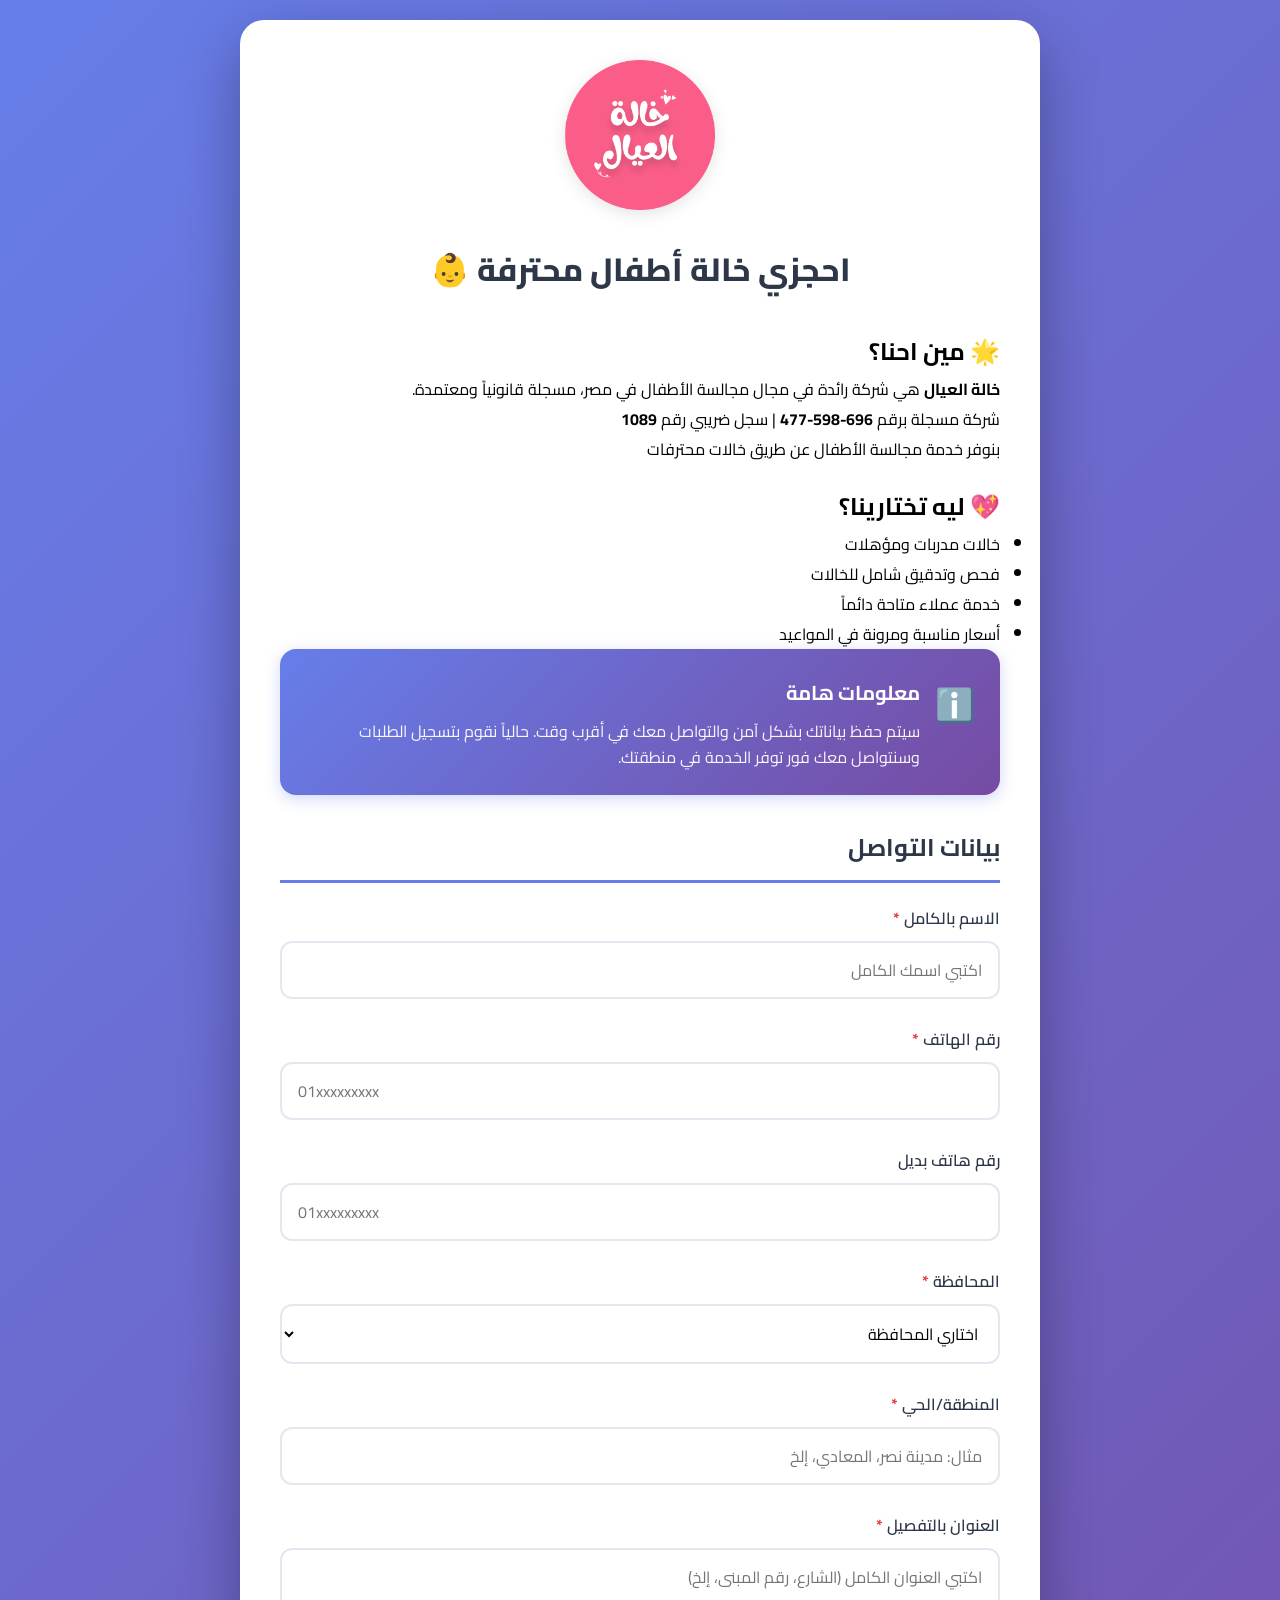
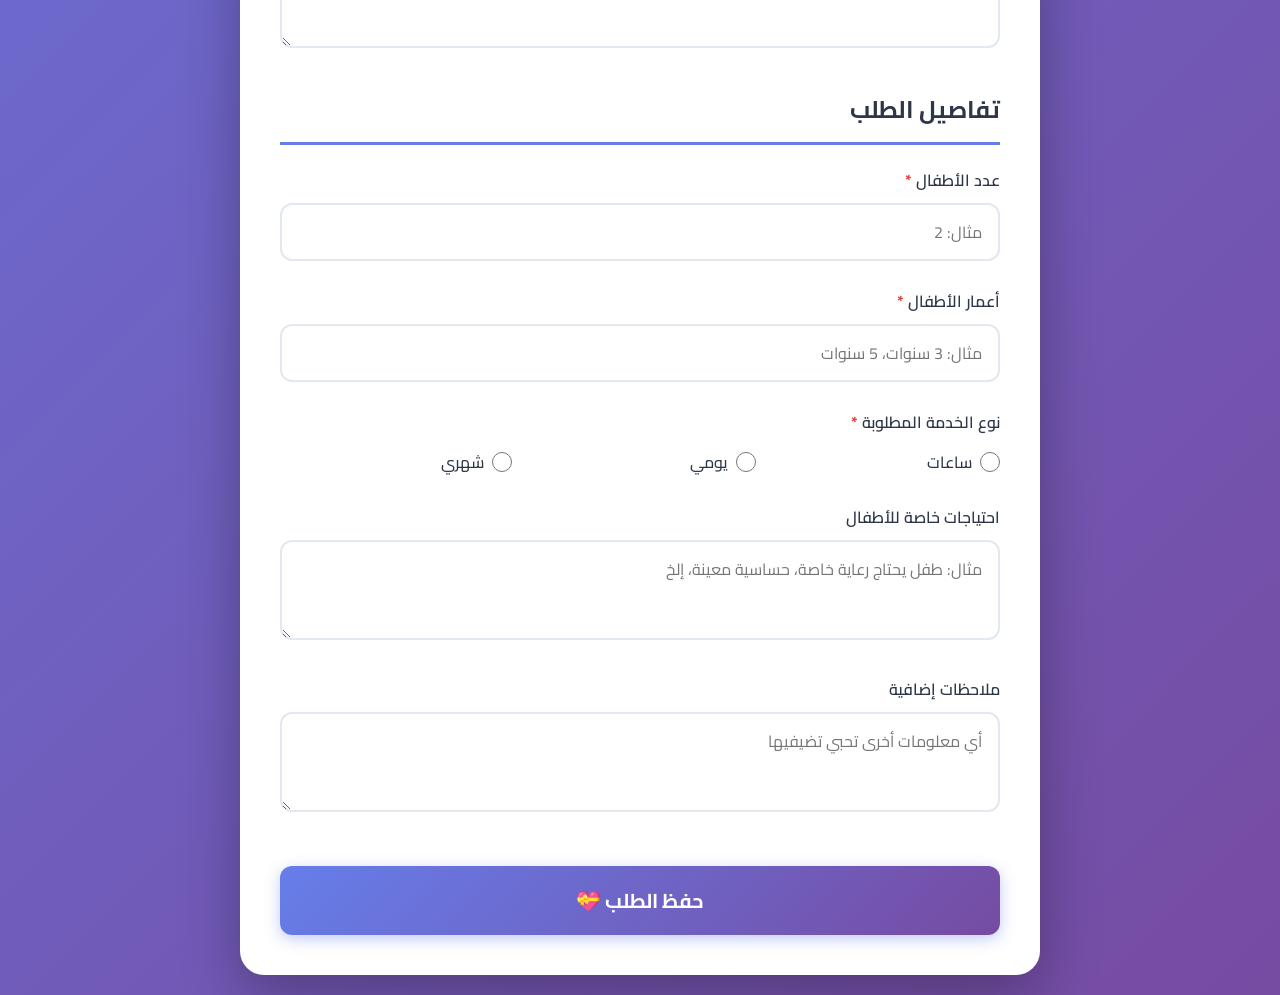
==== customer-form.html @ fb3114cd "Add files via upload" ====
<!DOCTYPE html>
<html lang="ar" dir="rtl">

<head>
    <meta charset="UTF-8">
    <meta name="viewport" content="width=device-width, initial-scale=1.0">
    <title>طلب خالة أطفال - خالة العيال</title>
    <link rel="stylesheet" href="customer-style.css">
</head>

<body>
    <div class="container">
        <div class="header">
            <div class="logo">
                <img src="logo.png" alt="خالة العيال">
            </div>
            <h1>احجزي خالة أطفال محترفة 👶</h1>
        </div>

        <div class="intro">
            <h2>🌟 مين احنا؟</h2>
            <p><strong>خالة العيال</strong> هي شركة رائدة في مجال مجالسة الأطفال في مصر، مسجلة قانونياً ومعتمدة.</p>
            <p>شركة مسجلة برقم <strong>696-598-477</strong> | سجل ضريبي رقم <strong>1089</strong></p>
            <p>بنوفر خدمة مجالسة الأطفال عن طريق خالات محترفات</p>

            <h2 style="margin-top: 20px;">💖 ليه تختارينا؟</h2>
            <ul>
                <li>خالات مدربات ومؤهلات</li>
                <li>فحص وتدقيق شامل للخالات</li>
                <li>خدمة عملاء متاحة دائماً</li>
                <li>أسعار مناسبة ومرونة في المواعيد</li>
            </ul>
        </div>

        <div class="info-box">
            <div class="info-icon">ℹ️</div>
            <div class="info-content">
                <h3>معلومات هامة</h3>
                <p>سيتم حفظ بياناتك بشكل آمن والتواصل معك في أقرب وقت. حالياً نقوم بتسجيل الطلبات وسنتواصل معك فور توفر
                    الخدمة في منطقتك.</p>
            </div>
        </div>

        <form id="customerForm" class="form-section">
            <h2>بيانات التواصل</h2>

            <div class="form-group">
                <label>الاسم بالكامل <span class="required">*</span></label>
                <input type="text" name="name" required placeholder="اكتبي اسمك الكامل">
            </div>

            <div class="form-group">
                <label>رقم الهاتف <span class="required">*</span></label>
                <input type="tel" name="phone" required placeholder="01xxxxxxxxx" pattern="^01[0-9]{9}$"
                    title="أدخلي رقم مصري صحيح (01xxxxxxxxx)">
            </div>

            <div class="form-group">
                <label>رقم هاتف بديل</label>
                <input type="tel" name="alternativePhone" placeholder="01xxxxxxxxx" pattern="^01[0-9]{9}$">
            </div>

            <div class="form-group">
                <label>المحافظة <span class="required">*</span></label>
                <select name="governorate" required>
                    <option value="">اختاري المحافظة</option>
                    <option value="القاهرة">القاهرة</option>
                    <option value="الجيزة">الجيزة</option>
                    <option value="القليوبية">القليوبية</option>
                    <option value="الإسكندرية">الإسكندرية</option>
                    <option value="الشرقية">الشرقية</option>
                    <option value="الدقهلية">الدقهلية</option>
                    <option value="البحيرة">البحيرة</option>
                    <option value="المنوفية">المنوفية</option>
                    <option value="الغربية">الغربية</option>
                    <option value="كفر الشيخ">كفر الشيخ</option>
                    <option value="دمياط">دمياط</option>
                    <option value="بورسعيد">بورسعيد</option>
                    <option value="الإسماعيلية">الإسماعيلية</option>
                    <option value="السويس">السويس</option>
                    <option value="الفيوم">الفيوم</option>
                    <option value="بني سويف">بني سويف</option>
                    <option value="المنيا">المنيا</option>
                    <option value="أسيوط">أسيوط</option>
                    <option value="سوهاج">سوهاج</option>
                    <option value="قنا">قنا</option>
                    <option value="الأقصر">الأقصر</option>
                    <option value="أسوان">أسوان</option>
                    <option value="البحر الأحمر">البحر الأحمر</option>
                    <option value="الوادي الجديد">الوادي الجديد</option>
                    <option value="مطروح">مطروح</option>
                    <option value="شمال سيناء">شمال سيناء</option>
                    <option value="جنوب سيناء">جنوب سيناء</option>
                </select>
            </div>

            <div class="form-group">
                <label>المنطقة/الحي <span class="required">*</span></label>
                <input type="text" name="area" required placeholder="مثال: مدينة نصر، المعادي، إلخ">
            </div>

            <div class="form-group">
                <label>العنوان بالتفصيل <span class="required">*</span></label>
                <textarea name="address" required
                    placeholder="اكتبي العنوان الكامل (الشارع، رقم المبنى، إلخ)"></textarea>
            </div>

            <h2 style="margin-top: 30px;">تفاصيل الطلب</h2>

            <div class="form-group">
                <label>عدد الأطفال <span class="required">*</span></label>
                <input type="number" name="numberOfChildren" required min="1" max="10" placeholder="مثال: 2">
            </div>

            <div class="form-group">
                <label>أعمار الأطفال <span class="required">*</span></label>
                <input type="text" name="childrenAges" required placeholder="مثال: 3 سنوات، 5 سنوات">
            </div>

            <div class="form-group">
                <label>نوع الخدمة المطلوبة <span class="required">*</span></label>
                <div class="radio-group">
                    <div class="radio-item">
                        <input type="radio" id="hourly" name="serviceType" value="ساعات" required>
                        <label for="hourly">ساعات</label>
                    </div>
                    <div class="radio-item">
                        <input type="radio" id="daily" name="serviceType" value="يومي" required>
                        <label for="daily">يومي</label>
                    </div>
                    <div class="radio-item">
                        <input type="radio" id="monthly" name="serviceType" value="شهري" required>
                        <label for="monthly">شهري</label>
                    </div>
                </div>
            </div>

            <div class="form-group">
                <label>احتياجات خاصة للأطفال</label>
                <textarea name="specialNeeds" placeholder="مثال: طفل يحتاج رعاية خاصة، حساسية معينة، إلخ"></textarea>
            </div>

            <div class="form-group">
                <label>ملاحظات إضافية</label>
                <textarea name="notes" placeholder="أي معلومات أخرى تحبي تضيفيها"></textarea>
            </div>

            <button type="submit" class="submit-btn">حفظ الطلب 💝</button>
        </form>

        <div class="success-message" id="successMessage">
            <h2>🎉 تم حفظ طلبك بنجاح!</h2>
            <p>شكراً ليكي، تم حفظ بياناتك وهنتواصل معاكي في أقرب وقت 💕</p>
            <button onclick="window.location.href='home.html'" class="back-btn">العودة للرئيسية</button>
        </div>
    </div>

    <script src="customer-script.js"></script>
</body>

</html>
---- customer-style.css ----
@import url('https://fonts.googleapis.com/css2?family=Cairo:wght@400;600;700;800&display=swap');

* {
    margin: 0;
    padding: 0;
    box-sizing: border-box;
}

body {
    font-family: 'Cairo', sans-serif;
    background: linear-gradient(135deg, #667eea 0%, #764ba2 100%);
    min-height: 100vh;
    padding: 20px;
}

.container {
    max-width: 800px;
    margin: 0 auto;
    background: white;
    border-radius: 24px;
    padding: 40px;
    box-shadow: 0 20px 60px rgba(0, 0, 0, 0.3);
    animation: fadeIn 0.6s ease-out;
}

@keyframes fadeIn {
    from {
        opacity: 0;
        transform: translateY(20px);
    }

    to {
        opacity: 1;
        transform: translateY(0);
    }
}

.header {
    text-align: center;
    margin-bottom: 30px;
}

.logo {
    margin-bottom: 20px;
}

.logo img {
    max-width: 150px;
    height: auto;
    filter: drop-shadow(0 4px 8px rgba(0, 0, 0, 0.1));
}

.header h1 {
    color: #2d3748;
    font-size: 32px;
    font-weight: 800;
    margin-bottom: 10px;
}

.info-box {
    background: linear-gradient(135deg, #667eea 0%, #764ba2 100%);
    border-radius: 16px;
    padding: 25px;
    margin-bottom: 30px;
    display: flex;
    gap: 15px;
    align-items: flex-start;
    box-shadow: 0 4px 15px rgba(102, 126, 234, 0.3);
    animation: slideIn 0.6s ease-out 0.2s both;
}

@keyframes slideIn {
    from {
        opacity: 0;
        transform: translateX(20px);
    }

    to {
        opacity: 1;
        transform: translateX(0);
    }
}

.info-icon {
    font-size: 32px;
    flex-shrink: 0;
}

.info-content h3 {
    color: white;
    font-size: 20px;
    font-weight: 700;
    margin-bottom: 8px;
}

.info-content p {
    color: rgba(255, 255, 255, 0.95);
    font-size: 16px;
    line-height: 1.6;
}

.form-section {
    animation: fadeIn 0.6s ease-out 0.3s both;
}

.form-section h2 {
    color: #2d3748;
    font-size: 24px;
    font-weight: 700;
    margin-bottom: 20px;
    padding-bottom: 10px;
    border-bottom: 3px solid #667eea;
}

.form-group {
    margin-bottom: 25px;
}

.form-group label {
    display: block;
    color: #2d3748;
    font-weight: 600;
    margin-bottom: 8px;
    font-size: 16px;
}

.required {
    color: #e53e3e;
    font-weight: bold;
}

.form-group input[type="text"],
.form-group input[type="tel"],
.form-group input[type="number"],
.form-group input[type="date"],
.form-group select,
.form-group textarea {
    width: 100%;
    padding: 12px 16px;
    border: 2px solid #e2e8f0;
    border-radius: 12px;
    font-size: 16px;
    font-family: 'Cairo', sans-serif;
    transition: all 0.3s ease;
    background: white;
}

.form-group input:focus,
.form-group select:focus,
.form-group textarea:focus {
    outline: none;
    border-color: #667eea;
    box-shadow: 0 0 0 3px rgba(102, 126, 234, 0.1);
}

.form-group textarea {
    min-height: 100px;
    resize: vertical;
}

.radio-group,
.checkbox-group {
    display: grid;
    grid-template-columns: repeat(auto-fit, minmax(200px, 1fr));
    gap: 12px;
    margin-top: 10px;
}

.radio-item,
.checkbox-item {
    display: flex;
    align-items: center;
    gap: 8px;
}

.radio-item input[type="radio"],
.checkbox-item input[type="checkbox"] {
    width: 20px;
    height: 20px;
    cursor: pointer;
    accent-color: #667eea;
}

.radio-item label,
.checkbox-item label {
    margin: 0;
    cursor: pointer;
    font-weight: 500;
}

.submit-btn {
    width: 100%;
    background: linear-gradient(135deg, #667eea 0%, #764ba2 100%);
    color: white;
    border: none;
    padding: 16px 32px;
    font-size: 20px;
    font-weight: 700;
    border-radius: 12px;
    cursor: pointer;
    transition: all 0.3s ease;
    font-family: 'Cairo', sans-serif;
    margin-top: 20px;
    box-shadow: 0 4px 15px rgba(102, 126, 234, 0.4);
}

.submit-btn:hover {
    transform: translateY(-2px);
    box-shadow: 0 6px 20px rgba(102, 126, 234, 0.5);
}

.submit-btn:active {
    transform: translateY(0);
}

.success-message {
    display: none;
    text-align: center;
    padding: 40px;
    background: linear-gradient(135deg, #48bb78 0%, #38a169 100%);
    border-radius: 16px;
    color: white;
    animation: bounceIn 0.6s ease-out;
}

@keyframes bounceIn {
    0% {
        opacity: 0;
        transform: scale(0.3);
    }

    50% {
        transform: scale(1.05);
    }

    100% {
        opacity: 1;
        transform: scale(1);
    }
}

.success-message h2 {
    font-size: 32px;
    margin-bottom: 15px;
    color: white;
}

.success-message p {
    font-size: 18px;
    margin-bottom: 20px;
}

.back-btn {
    background: white;
    color: #38a169;
    border: none;
    padding: 12px 24px;
    font-size: 16px;
    font-weight: 600;
    border-radius: 8px;
    cursor: pointer;
    font-family: 'Cairo', sans-serif;
    transition: all 0.3s ease;
}

.back-btn:hover {
    background: #f7fafc;
    transform: translateY(-2px);
}

/* Responsive Design */
@media (max-width: 768px) {
    .container {
        padding: 30px 20px;
    }

    .header h1 {
        font-size: 26px;
    }

    .info-box {
        padding: 20px;
    }

    .info-content h3 {
        font-size: 18px;
    }

    .info-content p {
        font-size: 14px;
    }

    .form-section h2 {
        font-size: 20px;
    }

    .radio-group,
    .checkbox-group {
        grid-template-columns: 1fr;
    }
}

@media (max-width: 480px) {
    .container {
        padding: 20px 15px;
        border-radius: 16px;
    }

    .logo img {
        max-width: 120px;
    }

    .header h1 {
        font-size: 22px;
    }

    .submit-btn {
        font-size: 18px;
        padding: 14px 24px;
    }
}
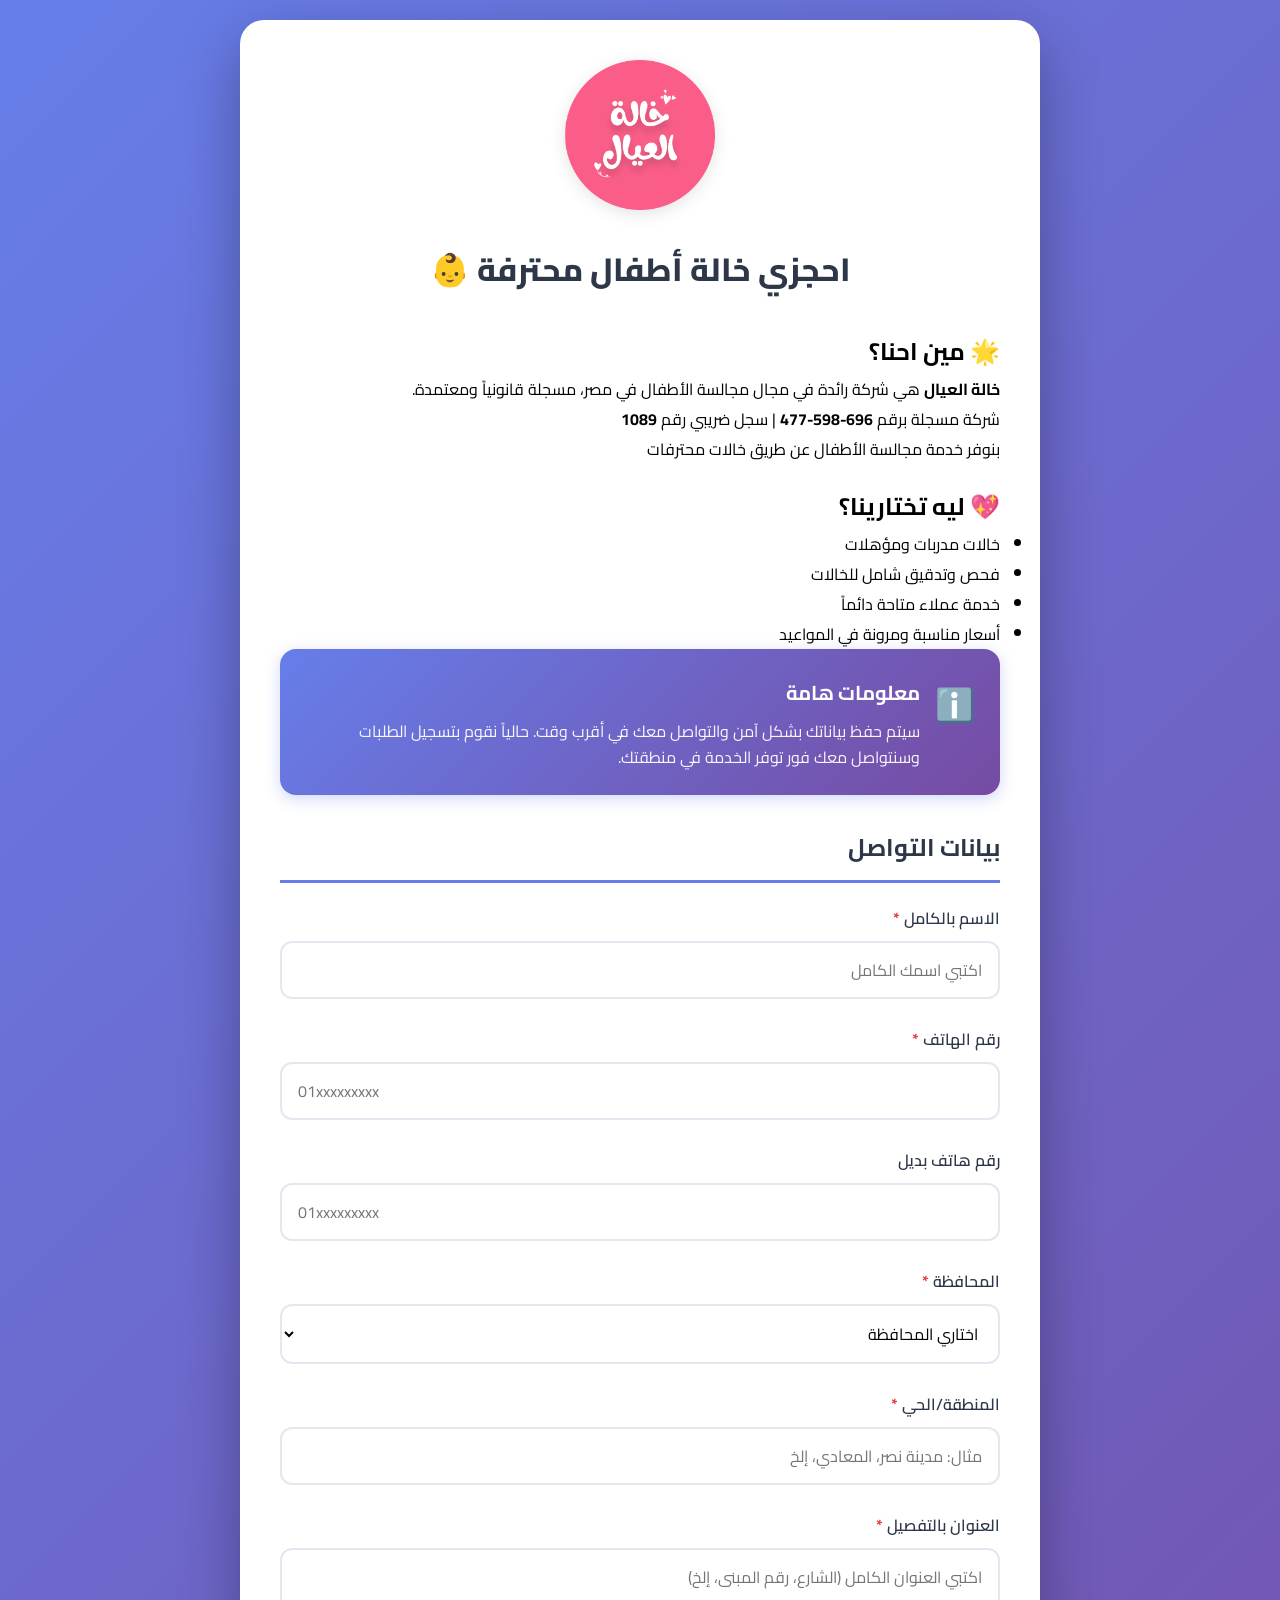
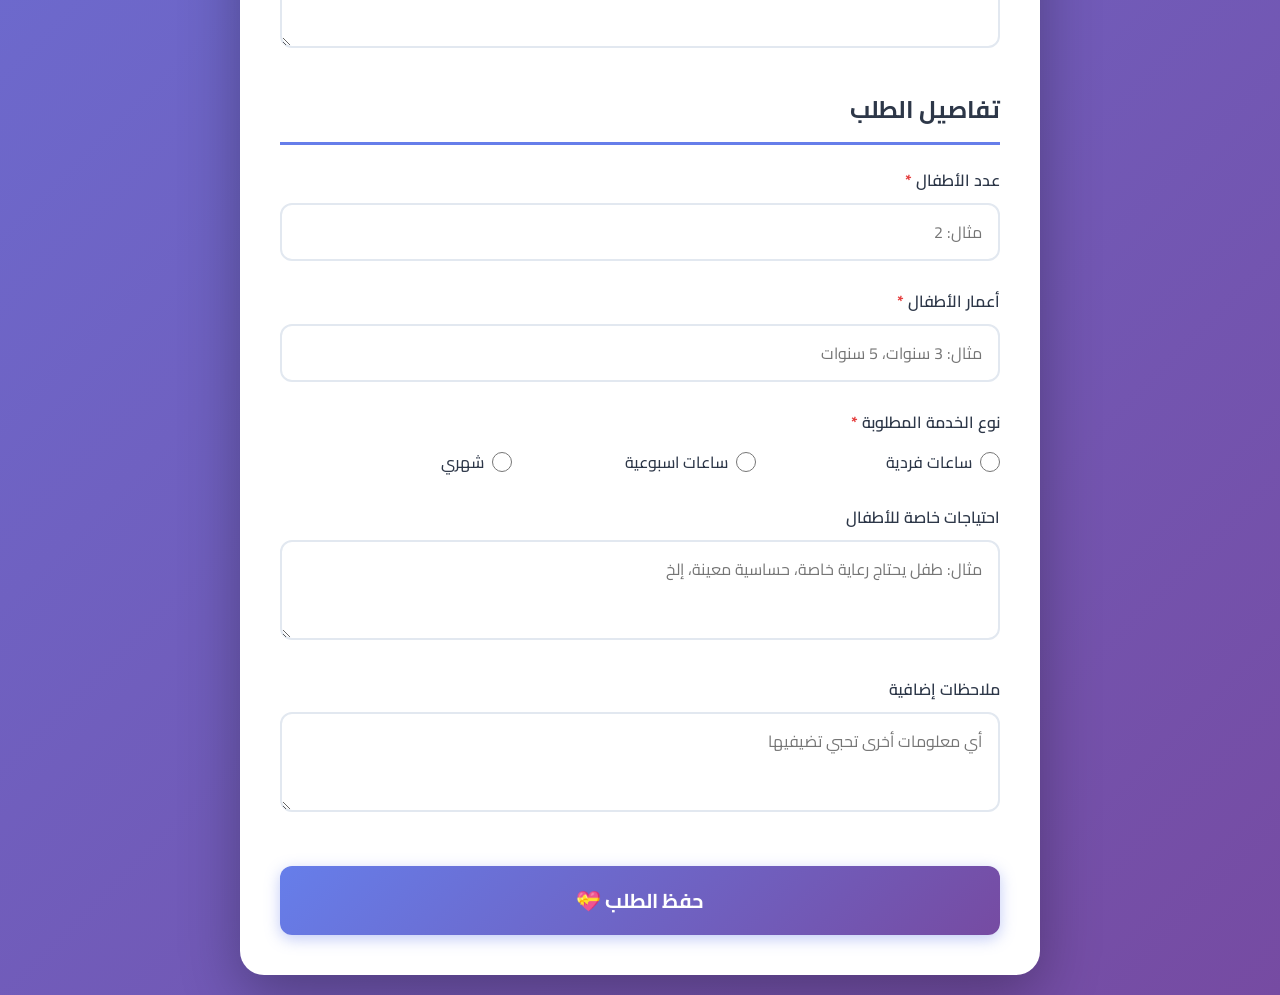
==== commit e3aac33c: "Add files via upload" ====
--- a/customer-form.html
+++ b/customer-form.html
@@ -64,33 +64,7 @@
                 <label>المحافظة <span class="required">*</span></label>
                 <select name="governorate" required>
                     <option value="">اختاري المحافظة</option>
-                    <option value="القاهرة">القاهرة</option>
-                    <option value="الجيزة">الجيزة</option>
-                    <option value="القليوبية">القليوبية</option>
-                    <option value="الإسكندرية">الإسكندرية</option>
-                    <option value="الشرقية">الشرقية</option>
-                    <option value="الدقهلية">الدقهلية</option>
-                    <option value="البحيرة">البحيرة</option>
-                    <option value="المنوفية">المنوفية</option>
-                    <option value="الغربية">الغربية</option>
-                    <option value="كفر الشيخ">كفر الشيخ</option>
-                    <option value="دمياط">دمياط</option>
-                    <option value="بورسعيد">بورسعيد</option>
-                    <option value="الإسماعيلية">الإسماعيلية</option>
-                    <option value="السويس">السويس</option>
-                    <option value="الفيوم">الفيوم</option>
-                    <option value="بني سويف">بني سويف</option>
                     <option value="المنيا">المنيا</option>
-                    <option value="أسيوط">أسيوط</option>
-                    <option value="سوهاج">سوهاج</option>
-                    <option value="قنا">قنا</option>
-                    <option value="الأقصر">الأقصر</option>
-                    <option value="أسوان">أسوان</option>
-                    <option value="البحر الأحمر">البحر الأحمر</option>
-                    <option value="الوادي الجديد">الوادي الجديد</option>
-                    <option value="مطروح">مطروح</option>
-                    <option value="شمال سيناء">شمال سيناء</option>
-                    <option value="جنوب سيناء">جنوب سيناء</option>
                 </select>
             </div>
 
@@ -122,14 +96,14 @@
                 <div class="radio-group">
                     <div class="radio-item">
                         <input type="radio" id="hourly" name="serviceType" value="ساعات" required>
-                        <label for="hourly">ساعات</label>
+                        <label for="hourly">ساعات فردية</label>
                     </div>
                     <div class="radio-item">
                         <input type="radio" id="daily" name="serviceType" value="يومي" required>
-                        <label for="daily">يومي</label>
+                        <label for="daily">ساعات اسبوعية</label>
                     </div>
-                    <div class="radio-item">
-                        <input type="radio" id="monthly" name="serviceType" value="شهري" required>
+                    <div class="radio-item hidden">
+                        <input type="radio" id="monthly" name="serviceType" value="شهري">
                         <label for="monthly">شهري</label>
                     </div>
                 </div>
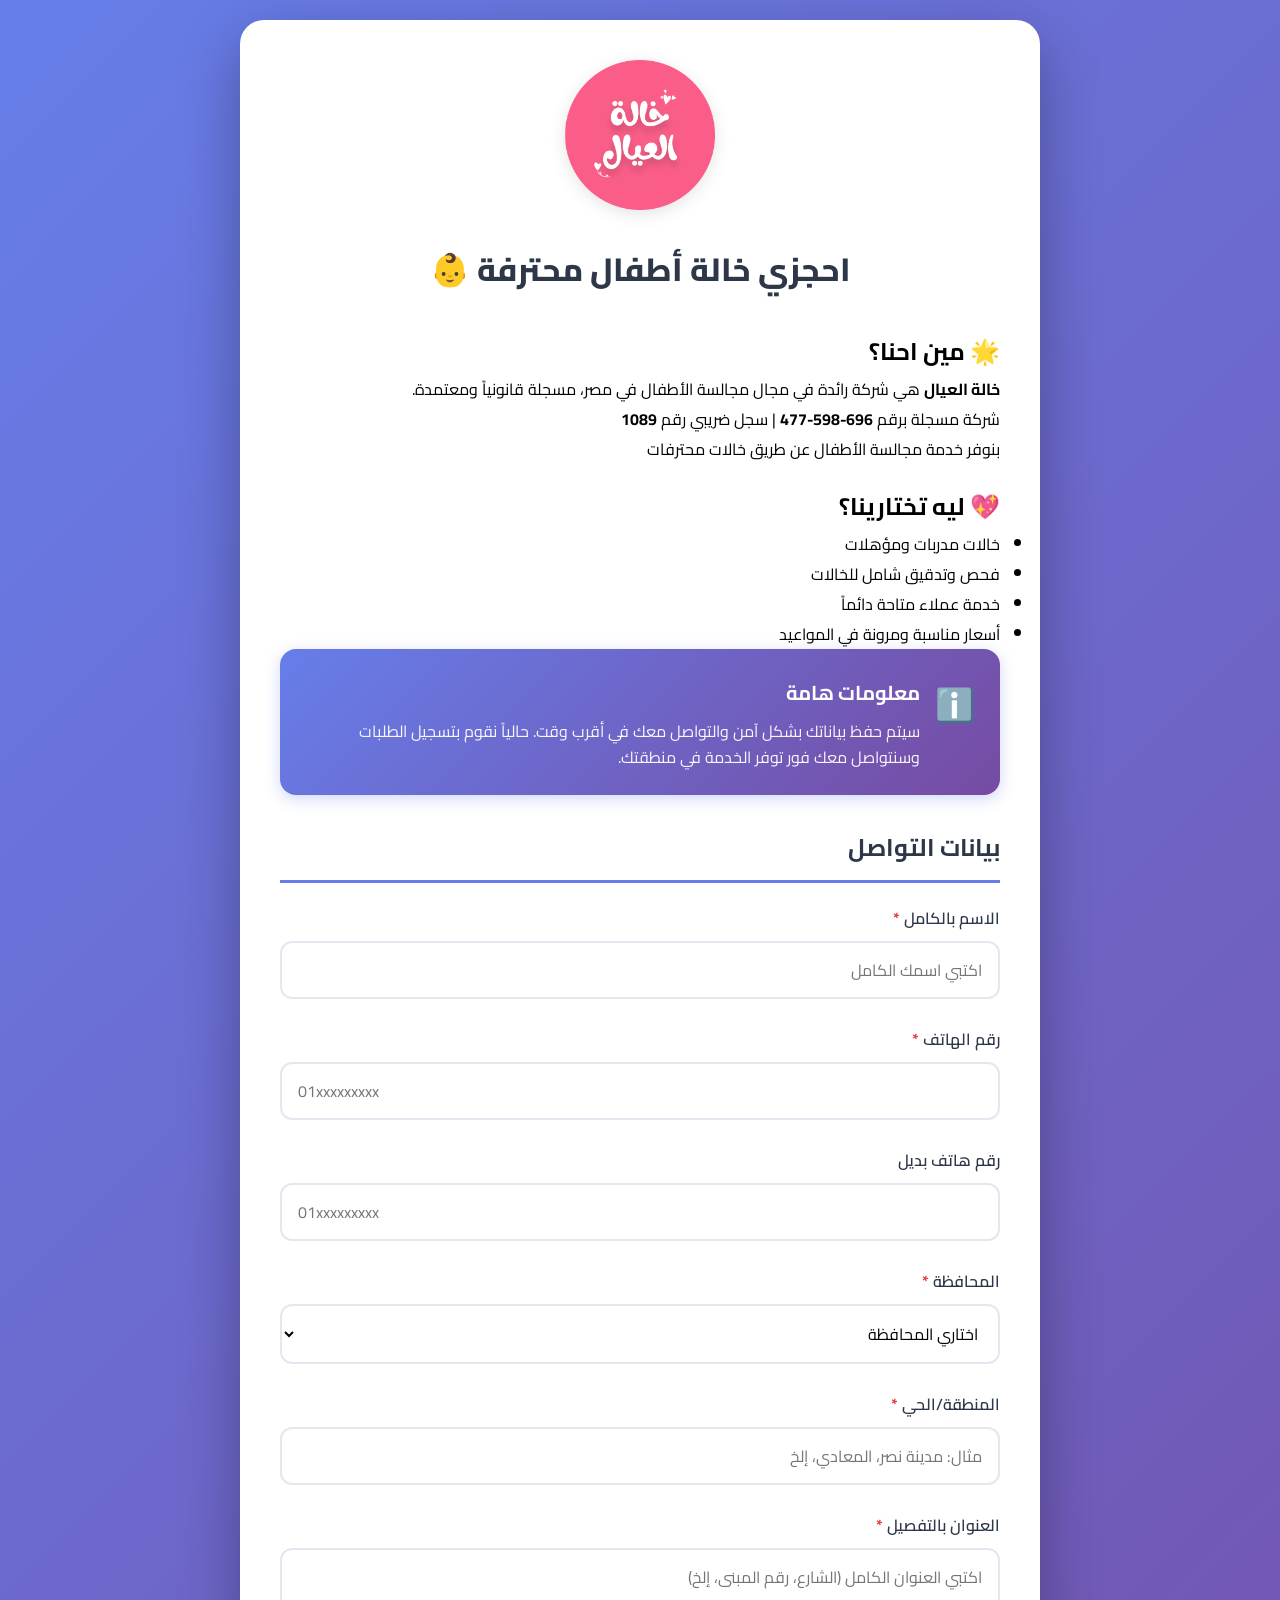
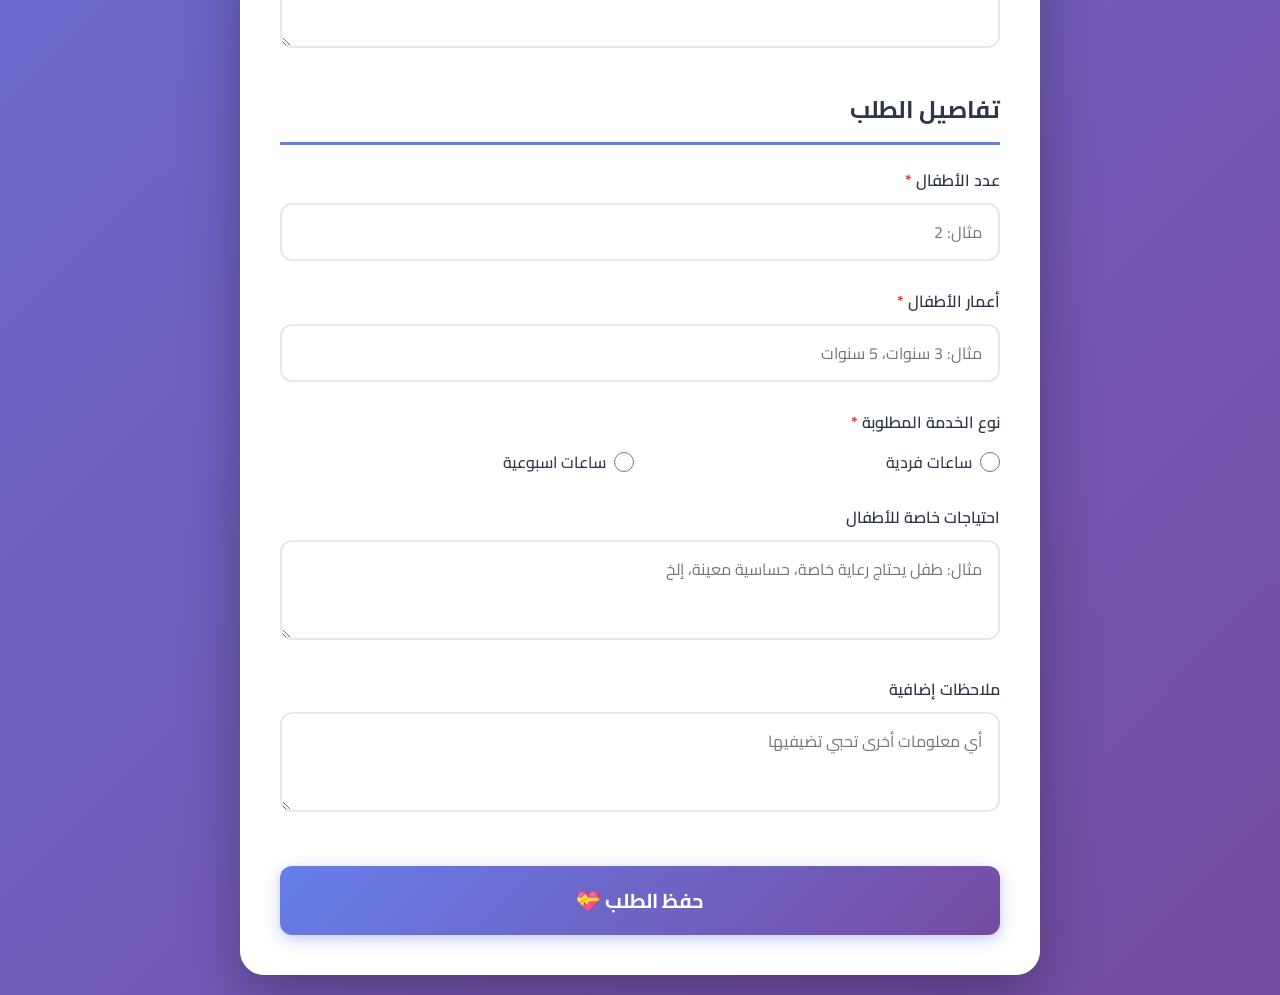
==== commit 638d58d5: "Add files via upload" ====
--- a/customer-form.html
+++ b/customer-form.html
@@ -102,10 +102,6 @@
                         <input type="radio" id="daily" name="serviceType" value="يومي" required>
                         <label for="daily">ساعات اسبوعية</label>
                     </div>
-                    <div class="radio-item hidden">
-                        <input type="radio" id="monthly" name="serviceType" value="شهري">
-                        <label for="monthly">شهري</label>
-                    </div>
                 </div>
             </div>
 
